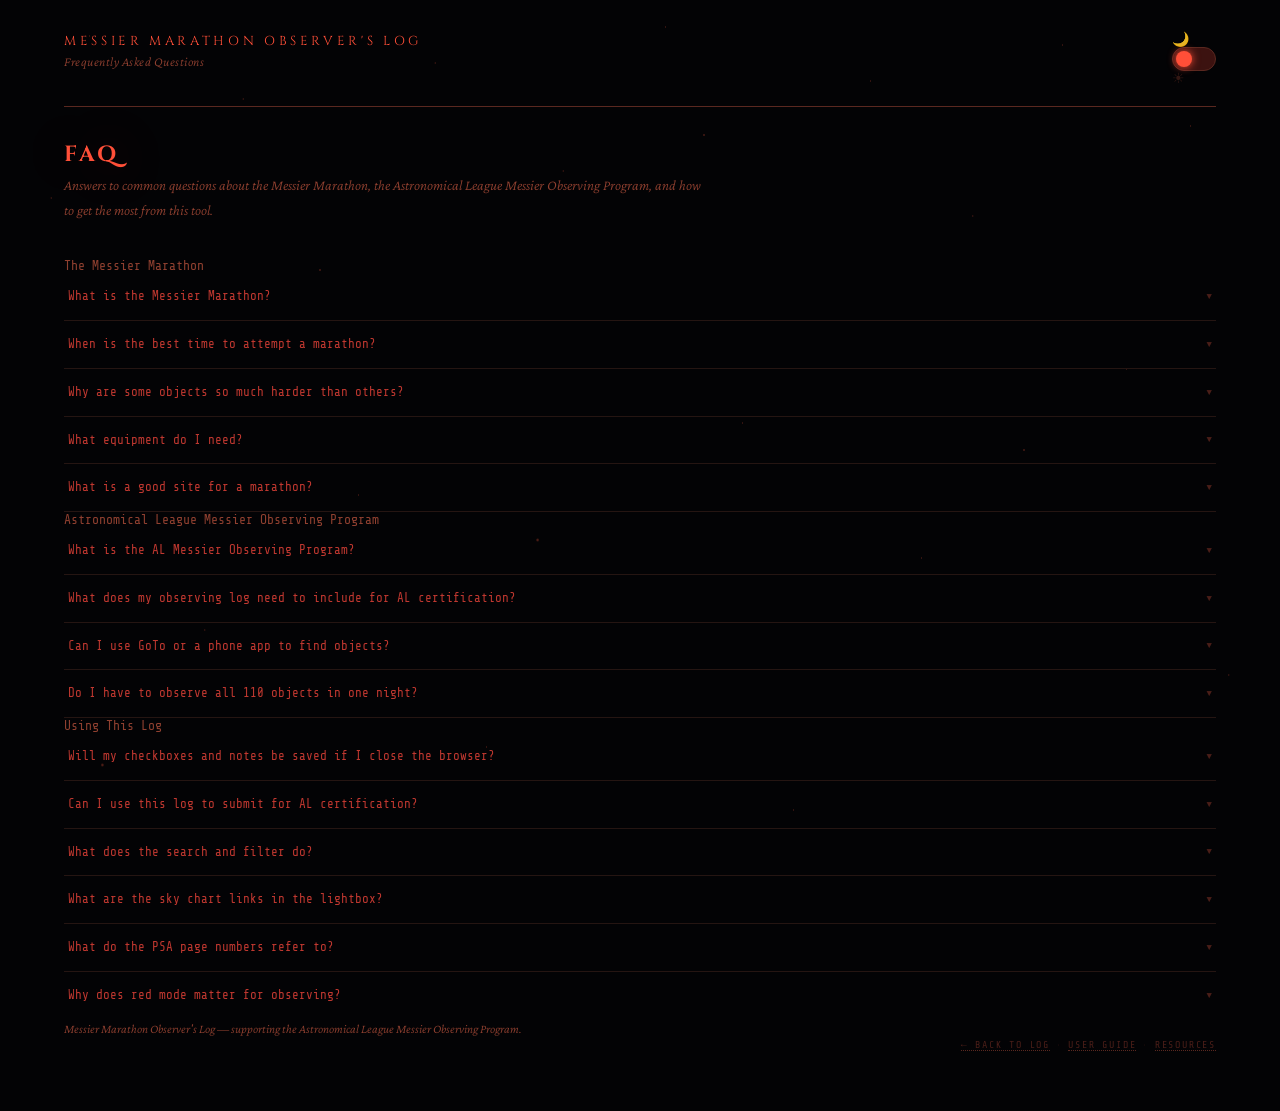
==== faq.html @ 3b41e337 "initial commit" ====
<!DOCTYPE html>
<html lang="en" data-theme="dark">
<head>
<meta charset="UTF-8">
<meta name="viewport" content="width=device-width, initial-scale=1.0">
<title>FAQ — Messier Marathon Observer's Log</title>
<style>
@font-face { font-family: "Cinzel"; src: url("fonts/Cinzel-Regular.ttf") format("truetype"); font-weight: 400; font-display: swap; }
@font-face { font-family: "Cinzel"; src: url("fonts/Cinzel-SemiBold.ttf") format("truetype"); font-weight: 600; font-display: swap; }
@font-face { font-family: "Cinzel"; src: url("fonts/Cinzel-Bold.ttf") format("truetype"); font-weight: 700; font-display: swap; }
@font-face { font-family: "Share Tech Mono"; src: url("fonts/ShareTechMono-Regular.ttf") format("truetype"); font-weight: 400; font-display: swap; }
@font-face { font-family: "Crimson Pro"; src: url("fonts/CrimsonPro-Light.ttf") format("truetype"); font-weight: 300; font-display: swap; }
@font-face { font-family: "Crimson Pro"; src: url("fonts/CrimsonPro-Regular.ttf") format("truetype"); font-weight: 400; font-display: swap; }
@font-face { font-family: "Crimson Pro"; src: url("fonts/CrimsonPro-LightItalic.ttf") format("truetype"); font-weight: 300; font-style: italic; font-display: swap; }
</style>
<link rel="stylesheet" href="mm-shared.css">
<style>

/* ════════ FAQ ACCORDION ════════ */
.faq-heading {
  font-family: 'Cinzel', serif;
  font-size: 22px;
  letter-spacing: .14em;
  color: var(--text-head);
  text-transform: uppercase;
  margin-bottom: 6px;
  transition: color .3s;
}
.faq-intro {
  font-family: 'Crimson Pro', serif;
  font-style: italic;
  font-size: 14.5px;
  color: var(--text-meta);
  line-height: 1.7;
  margin-bottom: 36px;
  max-width: 640px;
  transition: color .3s;
}
.faq-item {
  border-bottom: 1px solid var(--border);
  transition: border-color .3s;
}
.faq-item:last-of-type { border-bottom: none; }
.faq-question {
  width: 100%;
  background: none;
  border: none;
  cursor: pointer;
  text-align: left;
  padding: 14px 4px;
  display: flex;
  justify-content: space-between;
  align-items: center;
  gap: 16px;
  font-family: 'Share Tech Mono', monospace;
  font-size: 12.5px;
  color: var(--text-sub);
  transition: color .2s;
  line-height: 1.5;
}
.faq-question:hover { color: var(--text-data); }
.faq-chevron {
  font-size: 9px;
  color: var(--text-dim);
  transition: transform .25s, color .2s;
  flex-shrink: 0;
}
.faq-item.open .faq-chevron { transform: rotate(180deg); color: var(--text-meta); }
.faq-answer {
  display: none;
  font-family: 'Crimson Pro', serif;
  font-size: 14.5px;
  line-height: 1.8;
  color: var(--text-meta);
  padding: 2px 4px 18px 4px;
  max-width: 720px;
  transition: color .3s;
}
.faq-answer p { margin-bottom: 10px; }
.faq-answer p:last-child { margin-bottom: 0; }
.faq-answer a { color: var(--text-sub); text-underline-offset: 3px; transition: color .2s; }
.faq-answer a:hover { color: var(--text-data); }
.faq-answer strong { color: var(--text-sub); font-weight: 600; }
.faq-item.open .faq-answer { display: block; }

</style>
</head>
<body>
<div class="wrapper">

  <!-- HEADER -->
  <header class="page-header">
    <div class="header-left">
      <div class="site-title"><a href="index.html">Messier Marathon Observer's Log</a></div>
      <div class="page-subtitle">Frequently Asked Questions</div>
    </div>
    <div class="theme-toggle" id="themeToggle" title="Toggle day/night mode">
      <span class="theme-icon moon">🌙</span>
      <div class="toggle-pill"></div>
      <span class="theme-icon sun">☀</span>
    </div>
  </header>

  <!-- INTRO -->
  <h1 class="faq-heading">FAQ</h1>
  <p class="faq-intro">Answers to common questions about the Messier Marathon, the Astronomical League Messier Observing Program, and how to get the most from this tool.</p>

  <!-- ══ SECTION: THE MESSIER MARATHON ══ -->
  <div class="faq-section-title">The Messier Marathon</div>

  <div class="faq-item">
    <button class="faq-question">What is the Messier Marathon?<span class="faq-chevron">▼</span></button>
    <div class="faq-answer">
      <p>The Messier Marathon is a challenge to observe all 110 Messier objects in a single night. It is best attempted in late March, when the geometry of the sky from mid-northern latitudes allows every object to be above the horizon at some point between dusk and dawn.</p>
      <p>Objects are observed in a specific sequence — starting with those that set first in the west just after sunset, and finishing with those that rise last in the east just before sunrise. The # column in the log reflects this optimal search order.</p>
    </div>
  </div>

  <div class="faq-item">
    <button class="faq-question">When is the best time to attempt a marathon?<span class="faq-chevron">▼</span></button>
    <div class="faq-answer">
      <p>The ideal window is the few nights around new moon in late March — typically between March 18 and April 5 for most mid-northern latitudes (roughly 25°–50° N). The new moon is essential: even a thin crescent can wash out faint objects at the horizon at the start and end of the night.</p>
      <p>The earlier in the window you observe, the better your chances with the difficult western objects (M74, M77) at dusk. The later you observe, the more time you have with M30 and other eastern objects at dawn. Most experienced marathoners aim for the first or second night after new moon in the last week of March.</p>
    </div>
  </div>

  <div class="faq-item">
    <button class="faq-question">Why are some objects so much harder than others?<span class="faq-chevron">▼</span></button>
    <div class="faq-answer">
      <p>Difficulty varies enormously across the catalog. Showpiece objects like M42 (Orion Nebula), M45 (Pleiades), and M31 (Andromeda Galaxy) are naked-eye targets, while objects like M74, M76, M91, and M98 are notoriously faint or have very low surface brightness, requiring dark skies and patience.</p>
      <p>During a marathon specifically, the hardest objects are those at the extremes of the night — M74 and M77 in the west at dusk, and M30 in the east just before dawn — where the sky is still brightening or not yet dark, and the targets sit low on the horizon in thicker atmosphere.</p>
    </div>
  </div>

  <div class="faq-item">
    <button class="faq-question">What equipment do I need?<span class="faq-chevron">▼</span></button>
    <div class="faq-answer">
      <p>Most Messier objects are within reach of a 3-inch (76mm) telescope under good conditions — in fact, Messier himself used instruments no larger than what amateurs own today. A 4–6 inch telescope will make the night considerably more comfortable, especially for the fainter galaxies in Virgo and the small planetary nebulae.</p>
      <p>A low-power wide-field eyepiece is invaluable for sweeping between objects quickly. A red flashlight and a printed or digital finder chart are essential. The Astronomical League's rules specifically prohibit GoTo telescopes, computerised setting circles, and phone apps that point to objects — the intent is that you learn to navigate the sky yourself using only a finderscope or Telrad.</p>
    </div>
  </div>

  <div class="faq-item">
    <button class="faq-question">What is a good site for a marathon?<span class="faq-chevron">▼</span></button>
    <div class="faq-answer">
      <p>You need a site with a clear, unobstructed horizon in all directions — particularly to the west (for the early evening objects) and to the east and southeast (for the Sagittarius objects and M30 before dawn). Even a small amount of tree cover or a hill in the wrong direction can cost you several objects.</p>
      <p>Dark skies are critical. Light pollution washes out the low-surface-brightness galaxies in Virgo and Coma Berenices, and brightens the horizon enough to make the dusk/dawn targets even more difficult. A Bortle 4 or darker site will give you the best chance of a complete run.</p>
    </div>
  </div>

  <!-- ══ SECTION: THE AL OBSERVING PROGRAM ══ -->
  <div class="faq-section-title">Astronomical League Messier Observing Program</div>

  <div class="faq-item">
    <button class="faq-question">What is the AL Messier Observing Program?<span class="faq-chevron">▼</span></button>
    <div class="faq-answer">
      <p>The <a href="https://www.astroleague.org/messier-observing-program/" target="_blank" rel="noopener">Astronomical League Messier Observing Program</a> is a formal certification for amateur astronomers who observe and log Messier objects. There are two certification levels:</p>
      <p><strong>Silver Level</strong> — observe any 70 Messier objects and submit a qualifying log. Earns a certificate.</p>
      <p><strong>Gold Level</strong> — observe all 110 Messier objects and submit a complete log. Earns a certificate and an AL Messier pin, signed by the current AL President.</p>
      <p>Certification is open to AL members, either through a local astronomical society or as members at large.</p>
    </div>
  </div>

  <div class="faq-item">
    <button class="faq-question">What does my observing log need to include for AL certification?<span class="faq-chevron">▼</span></button>
    <div class="faq-answer">
      <p>For each object your log must record:</p>
      <p>a. Date and time of observation (local time or UT)<br>
         b. Latitude and longitude of your observing site<br>
         c. Seeing and transparency conditions<br>
         d. Telescope aperture<br>
         e. Magnification used<br>
         f. A description of the object as it appears through the eyepiece</p>
      <p>The log must then be reviewed by an officer of your astronomical society (or sent directly to the AL program coordinator if you are not a society member), who will forward a letter confirming your observations.</p>
    </div>
  </div>

  <div class="faq-item">
    <button class="faq-question">Can I use GoTo or a phone app to find objects?<span class="faq-chevron">▼</span></button>
    <div class="faq-answer">
      <p>No. The AL Messier Observing Program explicitly prohibits GoTo telescopes, digital setting circles, and smartphone apps that point you to objects. The purpose of the program is to teach you to navigate the sky yourself — to associate a chart with the real sky and learn to star-hop from known objects to targets.</p>
      <p>Acceptable pointing aids include finderscopes, Telrads, and Telrad-like non-electronic finders. The setting circles found on a manual telescope's axes should also be avoided.</p>
    </div>
  </div>

  <div class="faq-item">
    <button class="faq-question">Do I have to observe all 110 objects in one night?<span class="faq-chevron">▼</span></button>
    <div class="faq-answer">
      <p>No. The AL certification has no time requirement — you can observe the objects over as many nights and across as many years as you like. The Messier Marathon is a separate personal challenge that happens to align with the certification, but the program itself is designed to be completed at your own pace through all seasons.</p>
      <p>Many observers work through the catalog systematically by constellation or season, which is a thoroughly rewarding way to build your deep-sky experience.</p>
    </div>
  </div>

  <!-- ══ SECTION: USING THIS LOG ══ -->
  <div class="faq-section-title">Using This Log</div>

  <div class="faq-item">
    <button class="faq-question">Will my checkboxes and notes be saved if I close the browser?<span class="faq-chevron">▼</span></button>
    <div class="faq-answer">
      <p>Yes — all checkboxes and field notes are saved automatically to your browser's local storage as you type or click. They will persist between sessions as long as you use the same browser on the same device and do not clear your browser data or site storage.</p>
      <p>Note that local storage is specific to your browser and device, so data will not automatically sync across different devices or browsers. If you want a backup, use the Print button to produce a hard copy of your current log.</p>
    </div>
  </div>

  <div class="faq-item">
    <button class="faq-question">Can I use this log to submit for AL certification?<span class="faq-chevron">▼</span></button>
    <div class="faq-answer">
      <p>This log is designed to complement your AL certification effort, but it is not a direct substitute for a formal observing logbook. The AL requires specific details per observation — including seeing, transparency, aperture, magnification, and an eyepiece description — that go beyond the field notes field here.</p>
      <p>The recommended approach is to use this tool at the telescope to quickly check objects off and jot shorthand notes, then transfer those notes into a more complete log for submission. The Print button produces a clean black-and-white printout of your full observation table that is a useful working reference for this process.</p>
    </div>
  </div>

  <div class="faq-item">
    <button class="faq-question">What does the search and filter do?<span class="faq-chevron">▼</span></button>
    <div class="faq-answer">
      <p>The filter buttons (All, Galaxy, Open Cluster, Globular, Nebula, Unobserved) narrow the table to objects of that type, or to objects you haven't checked off yet. The <strong>Unobserved</strong> filter is particularly useful mid-session to see only what remains.</p>
      <p>The search box filters by any text in the table — M number (e.g. "M42"), constellation abbreviation (e.g. "Sgr"), object type (e.g. "Globular"), or marathon order number. Search and filter can be combined.</p>
    </div>
  </div>

  <div class="faq-item">
    <button class="faq-question">What are the sky chart links in the lightbox?<span class="faq-chevron">▼</span></button>
    <div class="faq-answer">
      <p><strong>Stellarium Web</strong> (<a href="https://stellarium-web.org" target="_blank" rel="noopener">stellarium-web.org</a>) opens a real-time 3D sky simulation centred directly on the selected object. Set your location and date/time in Stellarium for an accurate view of where the object sits in your sky tonight.</p>
      <p><strong>Sky-Map.org</strong> opens a coordinate-precise finder chart using the object's RA and Dec, with constellation lines and a position marker pre-enabled. Useful for a quick visual reference of the surrounding star field.</p>
      <p>Both links require an internet connection and open in a new tab.</p>
    </div>
  </div>

  <div class="faq-item">
    <button class="faq-question">What do the PSA page numbers refer to?<span class="faq-chevron">▼</span></button>
    <div class="faq-answer">
      <p>The PSA column references page numbers in the <em>Pocket Sky Atlas</em> by Roger Sinnott, published by Sky &amp; Telescope. It is one of the most widely used printed star atlases among amateur astronomers and an excellent companion for Messier observing. The page references let you quickly jump to the right chart in the atlas for each object.</p>
    </div>
  </div>

  <div class="faq-item">
    <button class="faq-question">Why does red mode matter for observing?<span class="faq-chevron">▼</span></button>
    <div class="faq-answer">
      <p>The human eye contains two types of photoreceptors — cones (for colour and bright light) and rods (for low-light sensitivity). Rods are not sensitive to red wavelengths, which means red light does not trigger the bleaching response that destroys dark adaptation. It takes the eye roughly 20–30 minutes to fully dark-adapt after exposure to white light, and even a brief flash can reset that process.</p>
      <p>This log's red night-vision mode — deep black background with red-spectrum text — is designed to be used directly at the eyepiece without compromising your dark adaptation. The day mode (warm parchment) is for planning and review in normal lighting conditions.</p>
    </div>
  </div>

  <!-- FOOTER -->
  <footer class="page-footer">
    <div class="footer-note">
      Messier Marathon Observer's Log — supporting the Astronomical League Messier Observing Program.
    </div>
    <div class="footer-sig">
      <a href="index.html" class="nav-link">← Back to Log</a> &nbsp;·&nbsp;
      <a href="docs/user-guide.html" class="nav-link">User Guide</a> &nbsp;·&nbsp;
      <a href="resources.html" class="nav-link">Resources</a>
    </div>
  </footer>

</div><!-- /wrapper -->

<script>
// ── Theme persistence ─────────────────────────────────────────
const root   = document.documentElement;
const toggle = document.getElementById('themeToggle');

const saved = localStorage.getItem('mm_theme');
if (saved) root.setAttribute('data-theme', saved);

toggle.addEventListener('click', () => {
  const next = root.getAttribute('data-theme') === 'dark' ? 'light' : 'dark';
  root.setAttribute('data-theme', next);
  localStorage.setItem('mm_theme', next);
});

// ── FAQ accordion ─────────────────────────────────────────────
document.querySelectorAll('.faq-question').forEach(btn => {
  btn.addEventListener('click', () => {
    const item = btn.closest('.faq-item');
    const isOpen = item.classList.contains('open');
    // close all
    document.querySelectorAll('.faq-item.open').forEach(i => i.classList.remove('open'));
    // open clicked if it was closed
    if (!isOpen) item.classList.add('open');
  });
});
</script>
</body>
</html>
---- mm-shared.css ----
/*
 * ═══════════════════════════════════════════════════════════════
 *  mm-shared.css
 *  Messier Marathon Observer's Log — Shared Stylesheet
 *  Used by: index.html / faq.html / cheatsheet.html
 * ═══════════════════════════════════════════════════════════════
 */

/* ════════════════════════════════════════════
   DARK MODE  (night-vision red on deep black)
   ════════════════════════════════════════════ */
:root, [data-theme="dark"] {
  --bg:               #030305;
  --bg2:              #07070d;
  --bg3:              #0c0b14;
  --bg-row-alt:       #0a0912;
  --dim:              #181625;
  --red-bright:       #ff4f38;
  --red-mid:          #c03328;
  --red-dim:          #8a2a1c;
  --red-faint:        #3c1210;
  --amber:            #d04030;
  --text-data:        #e87060;
  --text-head:        #ff4f38;
  --text-sub:         #c03830;
  --text-meta:        #904030;
  --text-dim:         #4a1e18;
  --con-color:        #ff6048;
  --m-color:          #ff5540;
  --border:           #251512;
  --border2:          #3e1f18;
  --border3:          #5a2820;
  --chk-border:       #aa3020;
  --chk-tick:         #ff5540;
  --note-border:      #3e1f18;
  --note-focus:       rgba(180,40,20,.08);
  --progress-bg:      #1a1020;
  --starfield:        rgba(255,90,60,.38);
  --filter-text:      #aa3828;
  --filter-active-bg: #3c1210;
  --search-bg:        #07070d;
  --thead-bg:         #0c0b14;
  --header-line:      #5a2820;
  --row-hover:        rgba(200,50,30,.09);
  --modal-bg:         #07070d;
  --modal-border:     #5a2820;
  --modal-overlay:    rgba(0,0,0,.88);
  --modal-meta:       #904030;
  --modal-close-hover:rgba(255,70,40,.15);
}

/* ════════════════════════════════════════════
   LIGHT MODE  (warm parchment atlas)
   ════════════════════════════════════════════ */
[data-theme="light"] {
  --bg:               #f4ece0;
  --bg2:              #faf4ea;
  --bg3:              #efe5d2;
  --bg-row-alt:       #f6f0e2;
  --dim:              #e6dace;
  --red-bright:       #b82a16;
  --red-mid:          #921e0e;
  --red-dim:          #781808;
  --red-faint:        #f4dbd4;
  --amber:            #8a4a10;
  --text-data:        #180e04;
  --text-head:        #8b1a0a;
  --text-sub:         #7a3020;
  --text-meta:        #9a4030;
  --text-dim:         #b87060;
  --con-color:        #7a4010;
  --m-color:          #9b2012;
  --border:           #d6c4ae;
  --border2:          #c0aa90;
  --border3:          #a08870;
  --chk-border:       #9b2012;
  --chk-tick:         #9b2012;
  --note-border:      #c0aa90;
  --note-focus:       rgba(155,32,18,.06);
  --progress-bg:      #ddd0bc;
  --starfield:        rgba(80,30,10,.10);
  --filter-text:      #7a3020;
  --filter-active-bg: #f4dbd4;
  --search-bg:        #faf4ea;
  --thead-bg:         #ecdfc8;
  --header-line:      #b08868;
  --row-hover:        rgba(155,32,18,.07);
  --modal-bg:         #faf4ea;
  --modal-border:     #a08870;
  --modal-overlay:    rgba(20,10,5,.75);
  --modal-meta:       #9a4030;
  --modal-close-hover:rgba(155,32,18,.1);
}

/* ════════ RESET ════════ */
*, *::before, *::after { box-sizing: border-box; margin: 0; padding: 0; }
html { scroll-behavior: smooth; }

body {
  background: var(--bg);
  color: var(--text-meta);
  font-family: 'Share Tech Mono', monospace;
  font-size: 13px;
  min-height: 100vh;
  overflow-x: hidden;
  transition: background .35s, color .35s;
  position: relative;
}

/* ════════ STARFIELD TEXTURE ════════ */
body::before {
  content: '';
  position: fixed;
  inset: 0;
  background-image:
    radial-gradient(1px   1px   at  7%  4%,  var(--starfield) 0%, transparent 100%),
    radial-gradient(1px   1px   at 19% 11%,  var(--starfield) 0%, transparent 100%),
    radial-gradient(1px   1px   at 34%  7%,  var(--starfield) 0%, transparent 100%),
    radial-gradient(1px   1px   at 52%  3%,  var(--starfield) 0%, transparent 100%),
    radial-gradient(1px   1px   at 68%  9%,  var(--starfield) 0%, transparent 100%),
    radial-gradient(1px   1px   at 83%  5%,  var(--starfield) 0%, transparent 100%),
    radial-gradient(1px   1px   at 93% 14%,  var(--starfield) 0%, transparent 100%),
    radial-gradient(1px   1px   at  4% 22%,  var(--starfield) 0%, transparent 100%),
    radial-gradient(1px   1px   at 44% 19%,  var(--starfield) 0%, transparent 100%),
    radial-gradient(1px   1px   at 76% 24%,  var(--starfield) 0%, transparent 100%),
    radial-gradient(1px   1px   at 12% 38%,  var(--starfield) 0%, transparent 100%),
    radial-gradient(1px   1px   at 88% 41%,  var(--starfield) 0%, transparent 100%),
    radial-gradient(1px   1px   at 58% 47%,  var(--starfield) 0%, transparent 100%),
    radial-gradient(1px   1px   at 28% 55%,  var(--starfield) 0%, transparent 100%),
    radial-gradient(1px   1px   at 72% 62%,  var(--starfield) 0%, transparent 100%),
    radial-gradient(1px   1px   at 16% 70%,  var(--starfield) 0%, transparent 100%),
    radial-gradient(1px   1px   at 96% 75%,  var(--starfield) 0%, transparent 100%),
    radial-gradient(1px   1px   at 38% 83%,  var(--starfield) 0%, transparent 100%),
    radial-gradient(1px   1px   at 62% 90%,  var(--starfield) 0%, transparent 100%),
    radial-gradient(1.5px 1.5px at 25% 30%,  var(--starfield) 0%, transparent 100%),
    radial-gradient(1.5px 1.5px at 55% 15%,  var(--starfield) 0%, transparent 100%),
    radial-gradient(1.5px 1.5px at 80% 50%,  var(--starfield) 0%, transparent 100%),
    radial-gradient(2px   2px   at 42% 60%,  var(--starfield) 0%, transparent 100%),
    radial-gradient(2px   2px   at  8% 85%,  var(--starfield) 0%, transparent 100%);
  pointer-events: none;
  z-index: 0;
  transition: all .35s;
}

/* ════════ LAYOUT ════════ */
.wrapper {
  position: relative;
  z-index: 1;
  max-width: 1200px;
  margin: 0 auto;
  padding: 32px 24px 60px;
}

/* Narrower wrapper for prose pages (FAQ, cheat sheet) */
.wrapper-prose {
  position: relative;
  z-index: 1;
  max-width: 820px;
  margin: 0 auto;
  padding: 32px 20px 60px;
}

/* ════════ THEME TOGGLE (full-page version) ════════ */
.theme-toggle-wrap {
  position: absolute;
  top: 0;
  right: 0;
  display: flex;
  align-items: center;
  gap: 8px;
}
.theme-icon {
  font-size: 14px;
  line-height: 1;
  user-select: none;
  transition: opacity .3s;
}
.theme-icon.moon { opacity: .9; }
.theme-icon.sun  { opacity: .35; }
[data-theme="light"] .theme-icon.moon { opacity: .35; }
[data-theme="light"] .theme-icon.sun  { opacity: .9; }
.toggle-pill {
  width: 44px;
  height: 24px;
  background: var(--red-faint);
  border: 1.5px solid var(--border3);
  border-radius: 12px;
  position: relative;
  cursor: pointer;
  transition: background .3s, border-color .3s;
  flex-shrink: 0;
  outline: none;
}
.toggle-pill:focus-visible { box-shadow: 0 0 0 2px var(--red-mid); }
.toggle-pill::after {
  content: '';
  position: absolute;
  top: 3px;
  left: 3px;
  width: 16px;
  height: 16px;
  border-radius: 50%;
  background: var(--red-bright);
  transition: transform .25s cubic-bezier(.4,0,.2,1), background .3s;
}
[data-theme="dark"]  .toggle-pill::after { box-shadow: 0 0 8px var(--red-bright); }
[data-theme="light"] .toggle-pill::after { transform: translateX(20px); box-shadow: none; }
.toggle-label {
  font-size: 9px;
  letter-spacing: .22em;
  color: var(--text-meta);
  text-transform: uppercase;
  min-width: 30px;
  transition: color .3s;
}

/* ════════ PAGE HEADER (prose pages) ════════ */
.page-header {
  display: flex;
  justify-content: space-between;
  align-items: flex-start;
  padding-bottom: 20px;
  border-bottom: 1px solid var(--header-line);
  margin-bottom: 36px;
  transition: border-color .3s;
}
.site-title {
  font-family: 'Cinzel', serif;
  font-size: 13px;
  letter-spacing: .28em;
  text-transform: uppercase;
  color: var(--text-head);
  transition: color .3s;
}
.site-title a {
  color: inherit;
  text-decoration: none;
}
.site-title a:hover { color: var(--text-data); }
.page-subtitle {
  font-family: 'Crimson Pro', serif;
  font-style: italic;
  font-size: 13px;
  color: var(--text-meta);
  margin-top: 4px;
  letter-spacing: .04em;
  transition: color .3s;
}

/* ════════ MAIN HEADER (index page) ════════ */
.header {
  text-align: center;
  margin-bottom: 36px;
  padding-bottom: 28px;
  border-bottom: 1px solid var(--border2);
  position: relative;
  transition: border-color .3s;
}
.header-rule {
  display: block;
  width: 260px;
  height: 1px;
  background: linear-gradient(90deg, transparent, var(--header-line), transparent);
  margin: 22px auto 0;
  transition: background .3s;
}
.header-eyebrow {
  font-family: 'Share Tech Mono', monospace;
  font-size: 10px;
  letter-spacing: .38em;
  color: var(--text-meta);
  text-transform: uppercase;
  margin-bottom: 14px;
  transition: color .3s;
}
h1 {
  font-family: 'Cinzel', serif;
  font-size: clamp(28px, 5vw, 54px);
  font-weight: 700;
  color: var(--text-head);
  letter-spacing: .08em;
  line-height: 1.1;
  margin-bottom: 8px;
  transition: color .3s, text-shadow .3s;
}
[data-theme="dark"] h1 {
  text-shadow: 0 0 50px rgba(255,70,40,.35), 0 0 100px rgba(255,70,40,.12);
}
.subtitle {
  font-family: 'Crimson Pro', serif;
  font-style: italic;
  font-size: 15px;
  color: var(--text-sub);
  letter-spacing: .06em;
  margin-bottom: 18px;
  transition: color .3s;
}

/* ════════ FOOTER ════════ */
.footer {
  margin-top: 32px;
  padding-top: 20px;
  border-top: 1px solid var(--border2);
  display: flex;
  justify-content: space-between;
  align-items: flex-end;
  flex-wrap: wrap;
  gap: 12px;
  transition: border-color .3s;
}
.footer-note {
  font-family: 'Crimson Pro', serif;
  font-style: italic;
  font-size: 12.5px;
  color: var(--text-meta);
  max-width: 500px;
  line-height: 1.65;
  transition: color .3s;
}
.footer-sig {
  font-family: 'Cinzel', serif;
  font-size: 8.5px;
  letter-spacing: .22em;
  color: var(--text-dim);
  text-align: right;
  text-transform: uppercase;
  transition: color .3s;
}
.footer-sig a {
  color: inherit;
  text-decoration: none;
  border-bottom: 1px dotted var(--border3);
}
.footer-sig a:hover { color: var(--text-meta); }

/* ════════ SECTION TITLE (prose pages) ════════ */
.section-title {
  font-family: 'Cinzel', serif;
  font-size: 9.5px;
  letter-spacing: .28em;
  text-transform: uppercase;
  color: var(--text-dim);
  margin: 36px 0 12px;
  padding-bottom: 8px;
  border-bottom: 1px solid var(--border);
  transition: color .3s, border-color .3s;
}

/* ════════ TYPE BADGE COLOURS ════════ */
.badge-spiral     { background: #8040a0; }
.badge-ellip      { background: #3a5aaa; }
.badge-lenticular { background: #2a7090; }
.badge-irregular  { background: #6040a0; }
.badge-open       { background: #2a8a5a; }
.badge-globular   { background: #aa7820; }
.badge-nebula     { background: #aa3030; }
.badge-planetary  { background: #909020; }
.badge-snr        { background: #cc4020; }
.badge-starcloud  { background: #207878; }
.badge-double     { background: #606060; }

/* ════════ LEGEND ════════ */
.legend {
  display: flex;
  flex-wrap: wrap;
  gap: 14px;
  margin-top: 26px;
  padding: 16px 22px;
  border: 1px solid var(--border2);
  background: var(--bg2);
  transition: background .3s, border-color .3s;
}
.legend-title {
  width: 100%;
  font-family: 'Cinzel', serif;
  font-size: 9px;
  letter-spacing: .32em;
  color: var(--text-meta);
  text-transform: uppercase;
  margin-bottom: 4px;
  transition: color .3s;
}
.legend-item {
  display: flex;
  align-items: center;
  gap: 7px;
  font-size: 10.5px;
  color: var(--text-sub);
  letter-spacing: .03em;
  transition: color .3s;
}
.legend-dot { width: 8px; height: 8px; border-radius: 50%; flex-shrink: 0; }

/* ════════ SHARED NAV LINK ════════ */
.nav-link {
  font-family: 'Share Tech Mono', monospace;
  font-size: 10px;
  letter-spacing: .18em;
  text-transform: uppercase;
  color: var(--text-dim);
  text-decoration: none;
  border-bottom: 1px dotted var(--border3);
  transition: color .2s;
}
.nav-link:hover { color: var(--text-meta); }

/* ════════ RESPONSIVE ════════ */
@media (max-width: 700px) {
  .footer { flex-direction: column; align-items: flex-start; }
  .theme-toggle-wrap { position: static; margin-bottom: 14px; }
  .page-header { flex-direction: column; gap: 14px; }
}
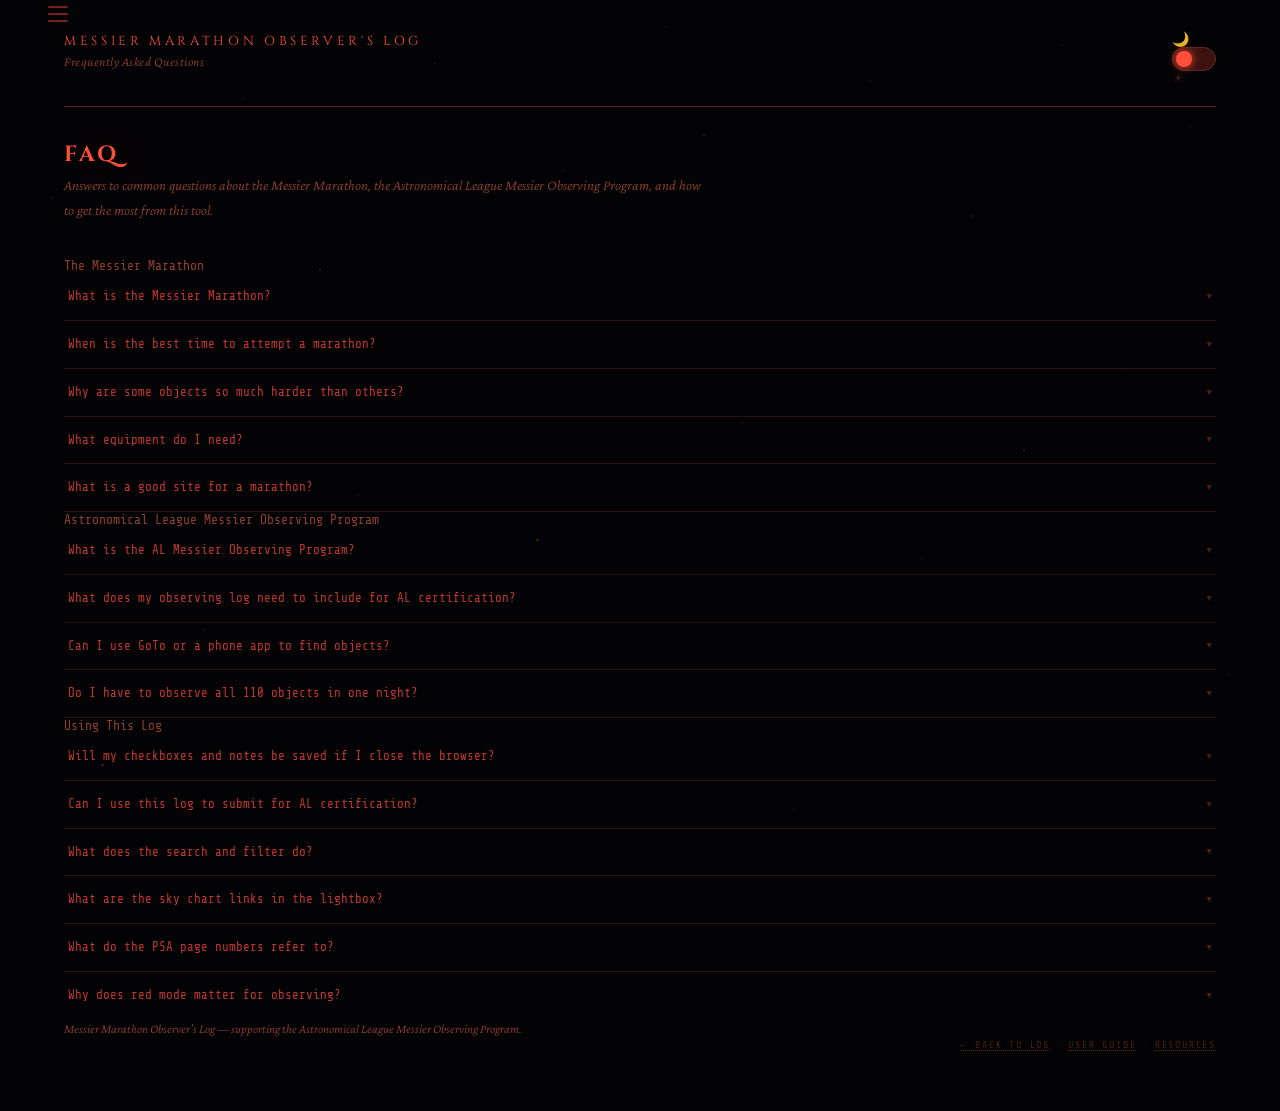
==== commit a83dc459: "create tree dot menu on index.html and add hamburger menus on the other pages" ====
--- a/faq.html
+++ b/faq.html
@@ -1,6 +1,10 @@
 <!DOCTYPE html>
 <html lang="en" data-theme="dark">
 <head>
+<script>
+// Apply saved theme immediately to prevent flash of wrong theme
+(function(){var t=localStorage.getItem('mm_theme');if(t)document.documentElement.setAttribute('data-theme',t);})();
+</script>
 <meta charset="UTF-8">
 <meta name="viewport" content="width=device-width, initial-scale=1.0">
 <title>FAQ — Messier Marathon Observer's Log</title>
@@ -83,12 +87,90 @@
 .faq-answer strong { color: var(--text-sub); font-weight: 600; }
 .faq-item.open .faq-answer { display: block; }
 
+
+
+/* ════════ HAMBURGER NAV MENU ════════ */
+.nav-menu-wrap {
+  position: absolute;
+  top: 0;
+  left: 0;
+  z-index: 500;
+}
+.nav-menu-btn {
+  background: none;
+  border: none;
+  cursor: pointer;
+  padding: 6px 8px;
+  display: flex;
+  flex-direction: column;
+  gap: 5px;
+  opacity: .6;
+  transition: opacity .2s;
+}
+.nav-menu-btn:hover,
+.nav-menu-btn.open { opacity: 1; }
+.nav-menu-btn .bar {
+  display: block;
+  width: 20px;
+  height: 2px;
+  background: var(--text-sub);
+  border-radius: 1px;
+  transition: background .3s, transform .2s, opacity .2s;
+}
+.nav-menu-btn.open .bar:nth-child(1) { transform: translateY(7px) rotate(45deg); }
+.nav-menu-btn.open .bar:nth-child(2) { opacity: 0; }
+.nav-menu-btn.open .bar:nth-child(3) { transform: translateY(-7px) rotate(-45deg); }
+.nav-menu-dropdown {
+  display: none;
+  position: absolute;
+  top: calc(100% + 4px);
+  left: 0;
+  min-width: 180px;
+  background: var(--bg2);
+  border: 1px solid var(--border2);
+  padding: 4px 0;
+  z-index: 600;
+}
+.nav-menu-dropdown.open { display: block; }
+.nav-menu-link {
+  display: block;
+  padding: 10px 18px;
+  font-family: 'Share Tech Mono', monospace;
+  font-size: 10px;
+  letter-spacing: .18em;
+  text-transform: uppercase;
+  color: var(--text-dim);
+  text-decoration: none;
+  border-bottom: 1px solid var(--border);
+  transition: color .15s, background .15s;
+}
+.nav-menu-link:last-child { border-bottom: none; }
+.nav-menu-link:hover { color: var(--text-data); background: var(--bg2); }
+
 </style>
 </head>
 <body>
 <div class="wrapper">
 
+
+
   <!-- HEADER -->
+
+  <!-- HAMBURGER NAV MENU -->
+  <div class="nav-menu-wrap">
+    <button class="nav-menu-btn" id="navMenuBtn" aria-label="Site navigation">
+      <span class="bar"></span>
+      <span class="bar"></span>
+      <span class="bar"></span>
+    </button>
+    <div class="nav-menu-dropdown" id="navMenuDropdown">
+      <a href="index.html" class="nav-menu-link">Log</a>
+      <a href="resources.html" class="nav-menu-link">Resources</a>
+      <a href="docs/user-guide.html" class="nav-menu-link">User Guide</a>
+      <a href="about.html" class="nav-menu-link">About</a>
+    </div>
+  </div>
+
   <header class="page-header">
     <div class="header-left">
       <div class="site-title"><a href="index.html">Messier Marathon Observer's Log</a></div>
@@ -281,6 +363,23 @@
     if (!isOpen) item.classList.add('open');
   });
 });
+
+// ── Hamburger nav menu ────────────────────────────────────────────────────────
+const navMenuBtn      = document.getElementById('navMenuBtn');
+const navMenuDropdown = document.getElementById('navMenuDropdown');
+navMenuBtn.addEventListener('click', function(e) {
+  e.stopPropagation();
+  const isOpen = navMenuDropdown.classList.toggle('open');
+  navMenuBtn.classList.toggle('open', isOpen);
+});
+navMenuDropdown.addEventListener('click', function(e) { e.stopPropagation(); });
+document.addEventListener('click', function() {
+  navMenuDropdown.classList.remove('open');
+  navMenuBtn.classList.remove('open');
+});
+
+
+
 </script>
 </body>
 </html>
--- a/mm-shared.css
+++ b/mm-shared.css
@@ -162,9 +162,6 @@
 
 /* ════════ THEME TOGGLE (full-page version) ════════ */
 .theme-toggle-wrap {
-  position: absolute;
-  top: 0;
-  right: 0;
   display: flex;
   align-items: center;
   gap: 8px;
@@ -287,11 +284,12 @@
   text-shadow: 0 0 50px rgba(255,70,40,.35), 0 0 100px rgba(255,70,40,.12);
 }
 .subtitle {
-  font-family: 'Crimson Pro', serif;
-  font-style: italic;
-  font-size: 15px;
+  font-family: 'Cinzel', serif;
+  font-size: clamp(21px, 3.75vw, 40.5px);
+  font-weight: 400;
   color: var(--text-sub);
-  letter-spacing: .06em;
+  letter-spacing: .08em;
+  line-height: 1.55;
   margin-bottom: 18px;
   transition: color .3s;
 }
